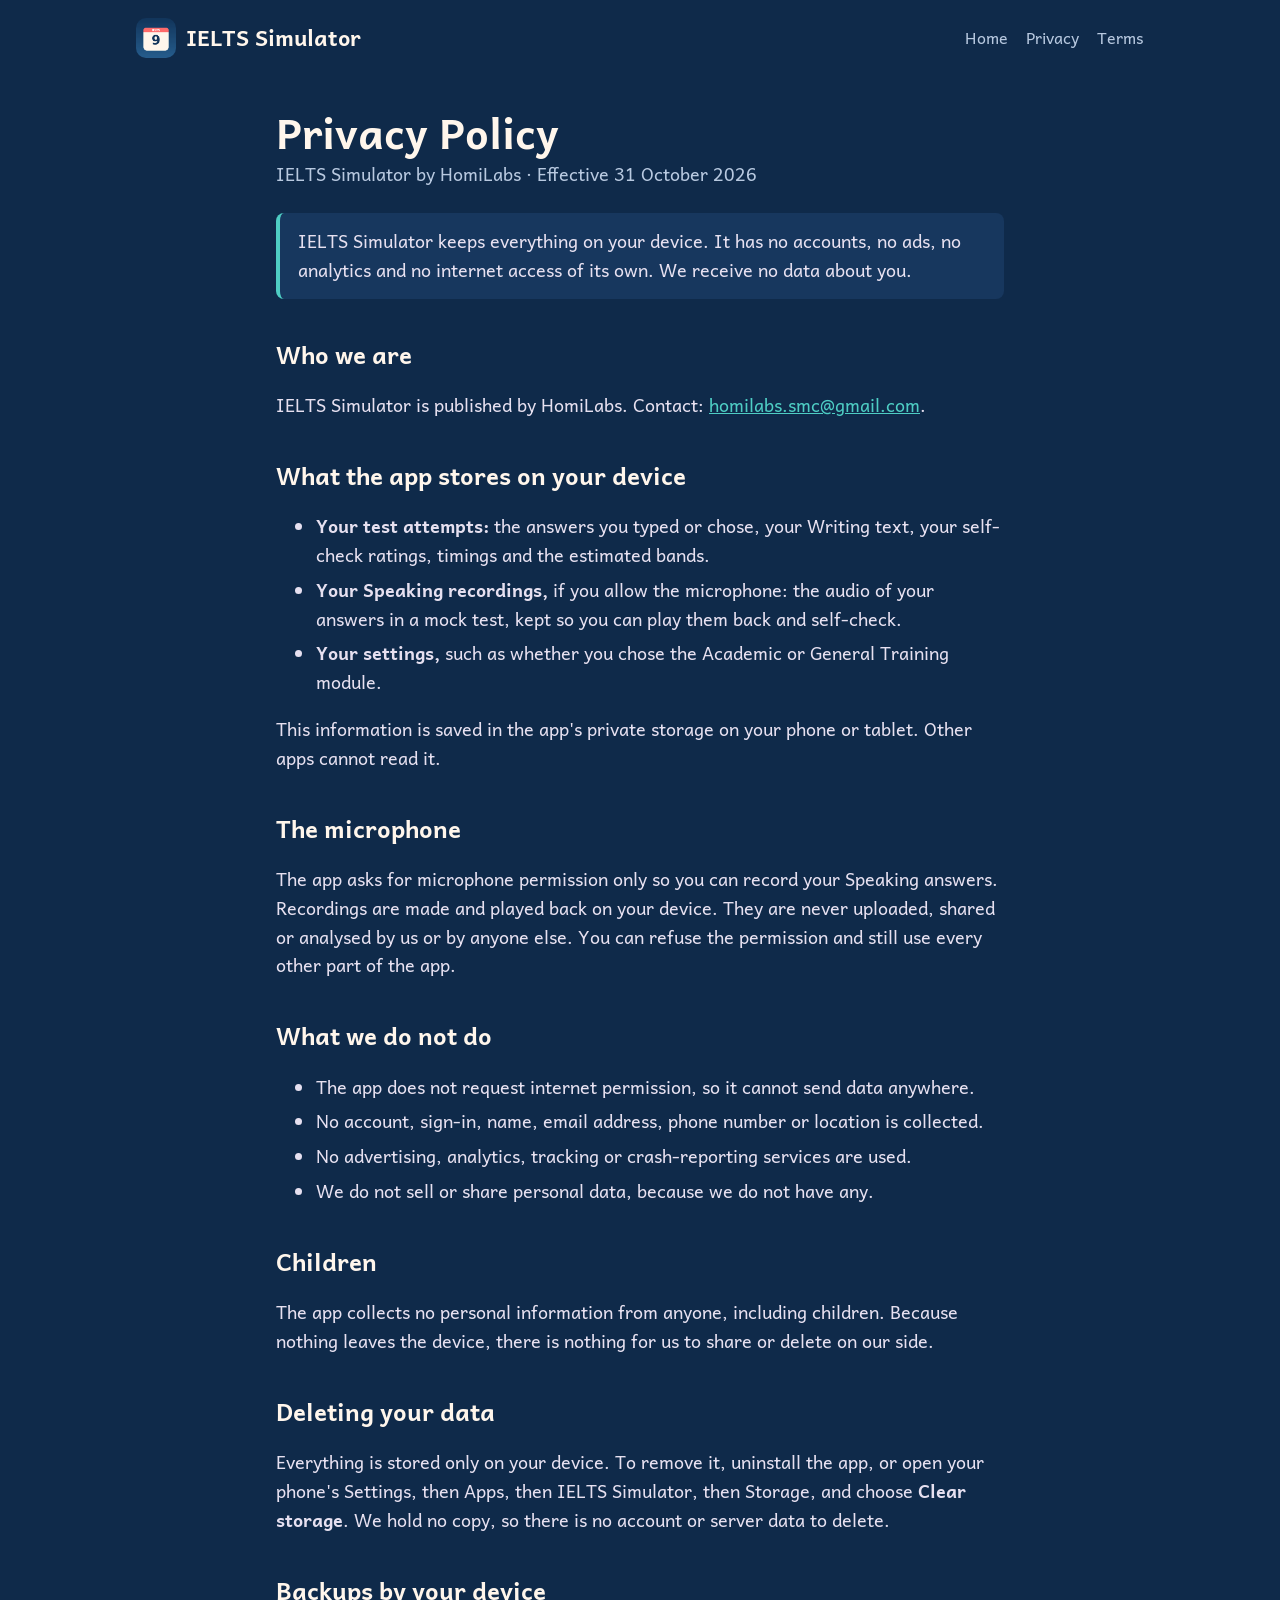
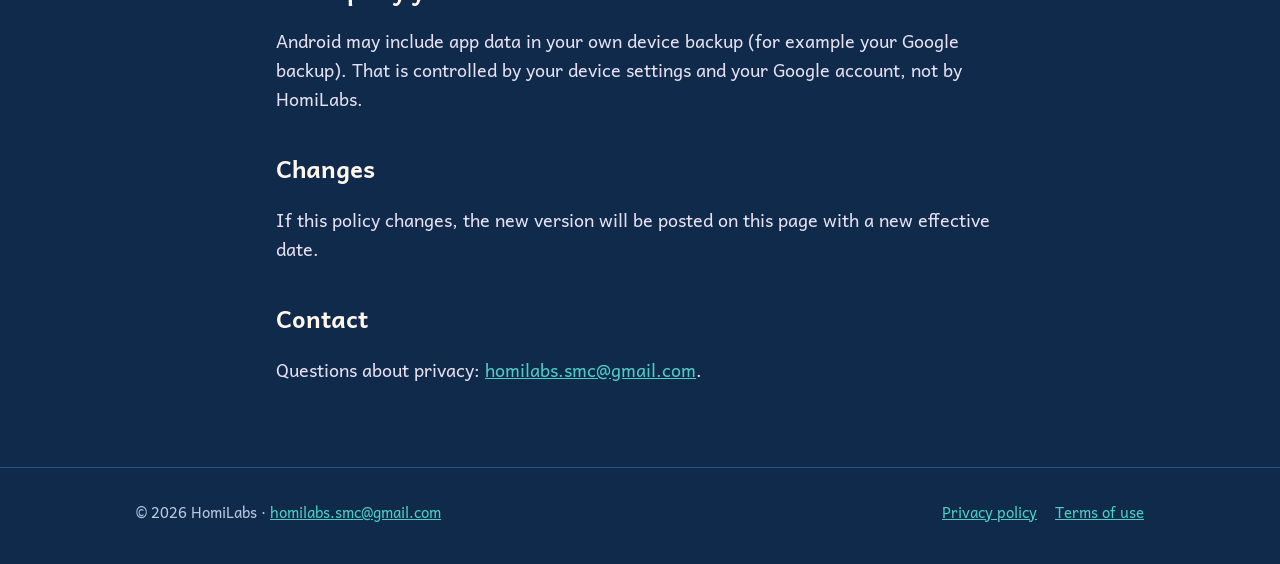
==== website/privacy.html @ fd1d5de0 "Add release signing, app icon, website and Play release kit Co-Authored-By: Claude Sonnet 5.5 <norep" ====
<!doctype html>
<html lang="en">
<head>
<meta charset="utf-8">
<meta name="viewport" content="width=device-width, initial-scale=1">
<title>IELTS Simulator – Privacy Policy</title>
<meta name="description" content="How IELTS Simulator handles data: everything stays on your device, nothing is uploaded.">
<meta name="theme-color" content="#0f2a4a">
<link rel="icon" href="img/favicon.png">
<link rel="stylesheet" href="style.css">
</head>
<body>

<header class="top">
  <div class="wrap">
    <a class="brand" href="index.html"><img src="img/icon.png" alt="">IELTS Simulator</a>
    <nav class="nav">
      <a href="index.html">Home</a>
      <a href="privacy.html">Privacy</a>
      <a href="terms.html">Terms</a>
    </nav>
  </div>
</header>

<main class="doc">
<h1>Privacy Policy</h1>
<p class="date">IELTS Simulator by HomiLabs · Effective 31 October 2026</p>

<p class="summary">IELTS Simulator keeps everything on your device. It has no accounts, no ads, no analytics and no
internet access of its own. We receive no data about you.</p>

<h2>Who we are</h2>
<p>IELTS Simulator is published by HomiLabs. Contact: <a href="mailto:homilabs.smc@gmail.com">homilabs.smc@gmail.com</a>.</p>

<h2>What the app stores on your device</h2>
<ul>
  <li><strong>Your test attempts:</strong> the answers you typed or chose, your Writing text, your self-check ratings, timings and the estimated bands.</li>
  <li><strong>Your Speaking recordings,</strong> if you allow the microphone: the audio of your answers in a mock test, kept so you can play them back and self-check.</li>
  <li><strong>Your settings,</strong> such as whether you chose the Academic or General Training module.</li>
</ul>
<p>This information is saved in the app's private storage on your phone or tablet. Other apps cannot read it.</p>

<h2>The microphone</h2>
<p>The app asks for microphone permission only so you can record your Speaking answers. Recordings are made and played
back on your device. They are never uploaded, shared or analysed by us or by anyone else. You can refuse the
permission and still use every other part of the app.</p>

<h2>What we do not do</h2>
<ul>
  <li>The app does not request internet permission, so it cannot send data anywhere.</li>
  <li>No account, sign-in, name, email address, phone number or location is collected.</li>
  <li>No advertising, analytics, tracking or crash-reporting services are used.</li>
  <li>We do not sell or share personal data, because we do not have any.</li>
</ul>

<h2>Children</h2>
<p>The app collects no personal information from anyone, including children. Because nothing leaves the device, there is
nothing for us to share or delete on our side.</p>

<h2>Deleting your data</h2>
<p>Everything is stored only on your device. To remove it, uninstall the app, or open your phone's Settings, then
Apps, then IELTS Simulator, then Storage, and choose <strong>Clear storage</strong>. We hold no copy, so there is no
account or server data to delete.</p>

<h2>Backups by your device</h2>
<p>Android may include app data in your own device backup (for example your Google backup). That is controlled by your
device settings and your Google account, not by HomiLabs.</p>

<h2>Changes</h2>
<p>If this policy changes, the new version will be posted on this page with a new effective date.</p>

<h2>Contact</h2>
<p>Questions about privacy: <a href="mailto:homilabs.smc@gmail.com">homilabs.smc@gmail.com</a>.</p>
</main>

<footer>
  <div class="wrap">
    <span>© 2026 HomiLabs · <a href="mailto:homilabs.smc@gmail.com">homilabs.smc@gmail.com</a></span>
    <nav>
      <a href="privacy.html">Privacy policy</a>
      <a href="terms.html">Terms of use</a>
    </nav>
  </div>
</footer>

</body>
</html>
---- website/style.css ----
@font-face { font-family: "Andika"; src: url("fonts/Andika-Regular.ttf") format("truetype"); font-weight: 400; font-display: swap; }
@font-face { font-family: "Andika"; src: url("fonts/Andika-Bold.ttf") format("truetype"); font-weight: 700; font-display: swap; }

:root {
  --canvas: #0f2a4a;
  --deep: #0a1d35;
  --card: #17375e;
  --line: #2d5486;
  --ink: #fff6ec;
  --muted: #b8c9e0;
  --coral: #ff6b6b;
  --teal: #4ecdc4;
  --sun: #ffd166;
  --lilac: #b8a1ff;
}

* { box-sizing: border-box; }
html { -webkit-text-size-adjust: 100%; }
body {
  margin: 0;
  background: var(--canvas);
  color: var(--ink);
  font: 18px/1.6 "Andika", system-ui, "Segoe UI", sans-serif;
}
a { color: var(--teal); }
img { max-width: 100%; display: block; }

.wrap { max-width: 1040px; margin: 0 auto; padding: 0 16px; }

/* Header */
.top { padding: 18px 0; }
.top .wrap { display: flex; align-items: center; justify-content: space-between; gap: 8px 16px; flex-wrap: wrap; }
.brand { display: flex; align-items: center; gap: 10px; color: var(--ink); text-decoration: none; font-weight: 700; font-size: 22px; }
.brand img { width: 40px; height: 40px; border-radius: 10px; }
.nav { display: flex; gap: 18px; flex-wrap: wrap; font-size: 16px; }
.nav a { color: var(--muted); text-decoration: none; }
.nav a:hover { color: var(--ink); }

/* Hero */
.hero { padding: 40px 0 56px; background: radial-gradient(ellipse at 70% 30%, #1d4a7e 0%, var(--canvas) 60%); }
.hero .wrap { display: grid; grid-template-columns: 1.3fr 0.7fr; gap: 40px; align-items: center; }
.hero h1 { font-size: clamp(38px, 6vw, 64px); line-height: 1.05; margin: 0 0 8px; }
.hero .sub { color: var(--teal); font-size: clamp(20px, 2.6vw, 26px); font-weight: 700; margin: 0 0 18px; }
.hero p { color: var(--muted); max-width: 34em; margin: 0 0 26px; }
.badge {
  display: inline-block; padding: 14px 26px; border-radius: 40px; background: var(--coral);
  color: var(--deep); font-weight: 700; text-decoration: none; box-shadow: 0 6px 24px rgba(255, 107, 107, 0.35);
}
.badge.soon { background: var(--card); color: var(--ink); border: 2px solid var(--line); box-shadow: none; }
.hero-art { display: flex; justify-content: center; }
.hero-art img { width: min(300px, 70vw); border-radius: 28px; border: 3px solid var(--line); box-shadow: 0 20px 60px rgba(0, 0, 0, 0.45); }

/* Sections */
section { padding: 56px 0; }
section.alt { background: var(--deep); }
h2 { font-size: clamp(28px, 4vw, 38px); margin: 0 0 8px; }
.lead { color: var(--muted); margin: 0 0 32px; max-width: 42em; }

.cards { display: grid; grid-template-columns: repeat(3, 1fr); gap: 18px; }
.card { background: var(--card); border: 2px solid var(--line); border-radius: 24px; padding: 22px; }
.card h3 { margin: 0 0 6px; font-size: 24px; }
.card p { margin: 0; color: var(--muted); font-size: 17px; }
.card.coral { border-color: var(--coral); } .card.coral h3 { color: var(--coral); }
.card.teal { border-color: var(--teal); } .card.teal h3 { color: var(--teal); }
.card.sun { border-color: var(--sun); } .card.sun h3 { color: var(--sun); }

.shots { display: flex; gap: 16px; overflow-x: auto; padding-bottom: 10px; scroll-snap-type: x mandatory; }
.shots img { width: 200px; flex: 0 0 auto; border-radius: 18px; border: 2px solid var(--line); scroll-snap-align: start; }

.list { display: grid; grid-template-columns: repeat(2, 1fr); gap: 12px 28px; padding: 0; margin: 0; list-style: none; }
.list li { padding-left: 30px; position: relative; color: var(--muted); }
.list li::before { content: "★"; position: absolute; left: 0; color: var(--sun); }
.list strong { color: var(--ink); }

.note { margin-top: 28px; padding: 14px 18px; border-left: 4px solid var(--lilac); background: var(--card); border-radius: 8px; color: var(--muted); font-size: 16px; }

/* Footer */
footer { padding: 32px 0 40px; border-top: 1px solid var(--line); color: var(--muted); font-size: 15px; }
footer .wrap { display: flex; flex-wrap: wrap; gap: 12px 24px; justify-content: space-between; }
footer nav { display: flex; gap: 18px; flex-wrap: wrap; }

/* Steps */
.steps { counter-reset: s; display: grid; grid-template-columns: repeat(4, 1fr); gap: 14px; padding: 0; list-style: none; margin: 0; }
.steps li { counter-increment: s; background: var(--card); border: 2px solid var(--line); border-radius: 20px; padding: 18px; color: var(--muted); font-size: 16px; }
.steps li::before { content: counter(s); display: block; font-size: 30px; font-weight: 700; color: var(--sun); }
.steps strong { color: var(--ink); display: block; }
@media (max-width: 760px) { .steps { grid-template-columns: 1fr 1fr; } }

/* Legal pages */
.doc { max-width: 760px; margin: 0 auto; padding: 24px 16px 64px; }
.doc h1 { font-size: clamp(30px, 5vw, 42px); line-height: 1.15; margin: 8px 0 4px; }
.doc .date { color: var(--muted); margin: 0 0 24px; }
.doc h2 { font-size: 24px; margin: 36px 0 8px; }
.doc p, .doc li { color: #e6e0f0; }
.doc li { margin: 6px 0; }
.summary { background: var(--card); border-left: 4px solid var(--teal); padding: 14px 18px; border-radius: 8px; }
.callout { background: var(--card); border: 2px solid var(--coral); padding: 18px 20px; border-radius: 16px; }
.callout h2 { margin-top: 0; color: var(--coral); }

@media (max-width: 760px) {
  .top .wrap { justify-content: center; }
  .nav { justify-content: center; }
  .hero { padding-top: 16px; text-align: center; }
  .hero p { margin-left: auto; margin-right: auto; }
  .hero .wrap { grid-template-columns: 1fr; gap: 28px; }
  .hero-art img { width: min(220px, 60vw); }
  .cards { grid-template-columns: 1fr; }
  .list { grid-template-columns: 1fr; }
  .nav { gap: 12px; }
}
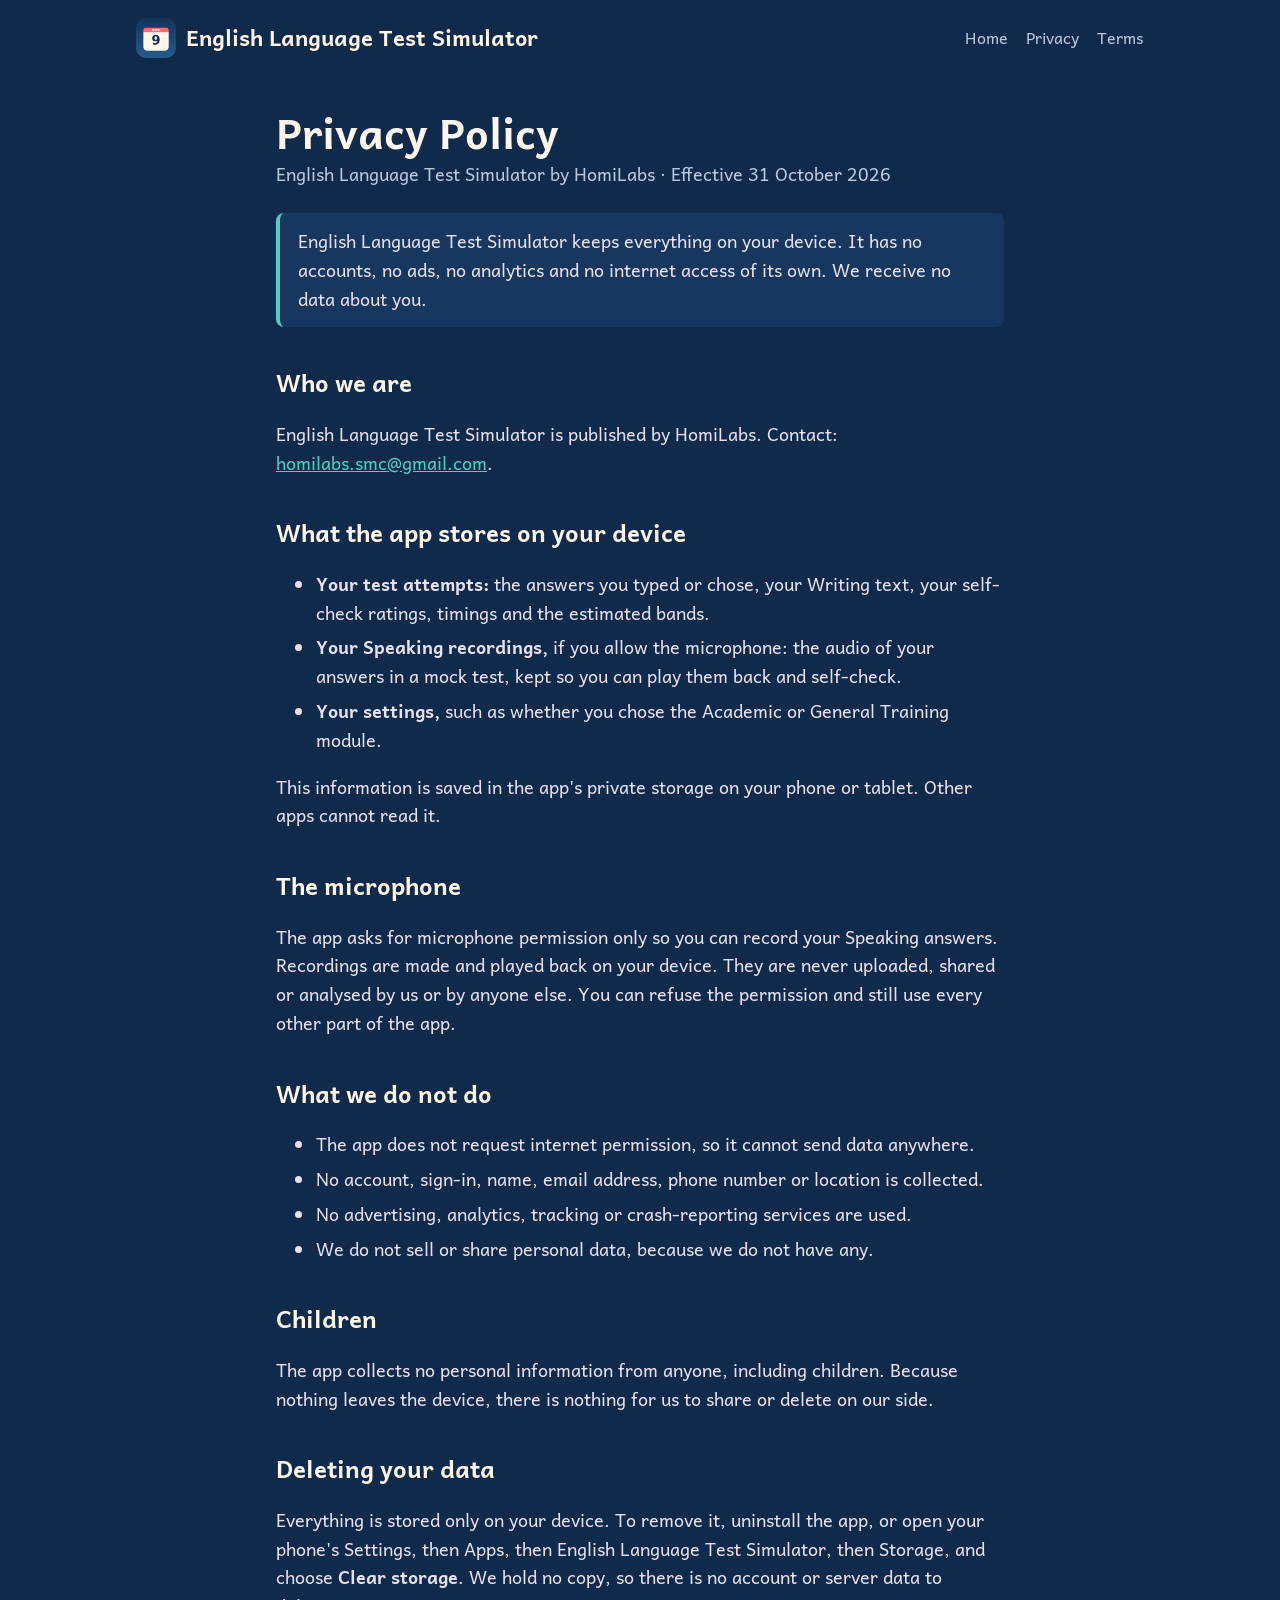
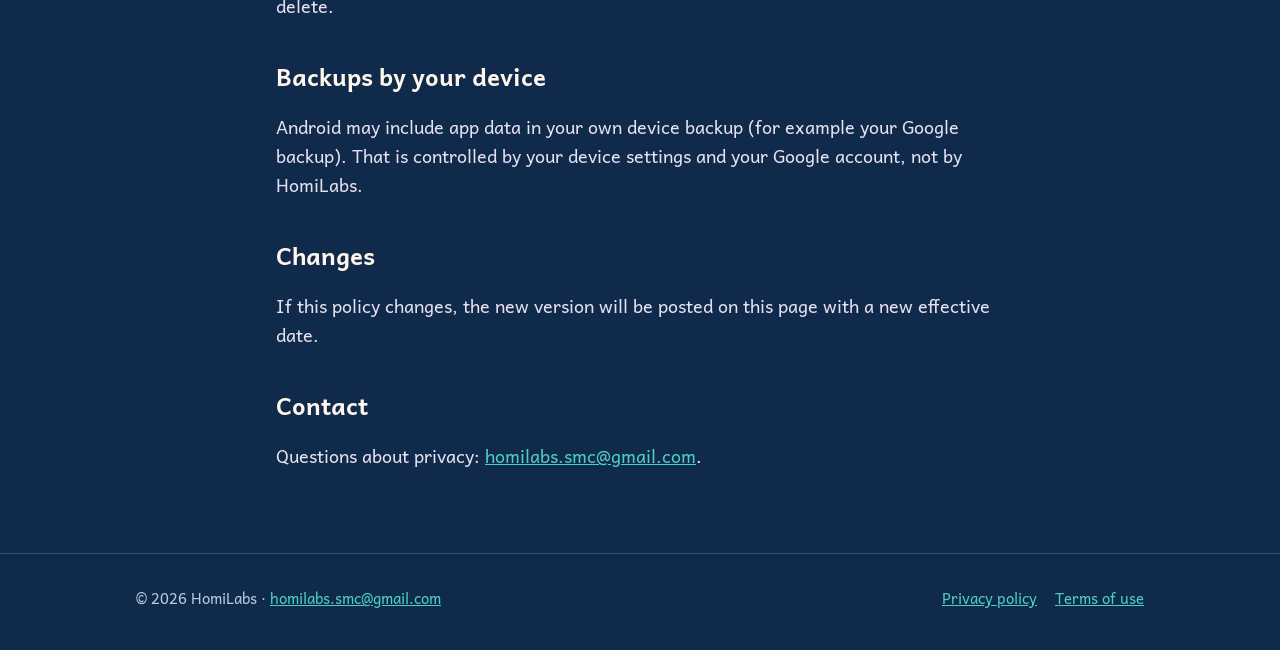
==== commit 4244346f: "Rename app to English Language Test Simulator; add IELTS to descriptions Co-Authored-By: Claude Sonn" ====
--- a/website/privacy.html
+++ b/website/privacy.html
@@ -3,8 +3,8 @@
 <head>
 <meta charset="utf-8">
 <meta name="viewport" content="width=device-width, initial-scale=1">
-<title>IELTS Simulator – Privacy Policy</title>
-<meta name="description" content="How IELTS Simulator handles data: everything stays on your device, nothing is uploaded.">
+<title>English Language Test Simulator – Privacy Policy</title>
+<meta name="description" content="How English Language Test Simulator handles data: everything stays on your device, nothing is uploaded.">
 <meta name="theme-color" content="#0f2a4a">
 <link rel="icon" href="img/favicon.png">
 <link rel="stylesheet" href="style.css">
@@ -13,7 +13,7 @@
 
 <header class="top">
   <div class="wrap">
-    <a class="brand" href="index.html"><img src="img/icon.png" alt="">IELTS Simulator</a>
+    <a class="brand" href="index.html"><img src="img/icon.png" alt="">English Language Test Simulator</a>
     <nav class="nav">
       <a href="index.html">Home</a>
       <a href="privacy.html">Privacy</a>
@@ -24,13 +24,13 @@
 
 <main class="doc">
 <h1>Privacy Policy</h1>
-<p class="date">IELTS Simulator by HomiLabs · Effective 31 October 2026</p>
+<p class="date">English Language Test Simulator by HomiLabs · Effective 31 October 2026</p>
 
-<p class="summary">IELTS Simulator keeps everything on your device. It has no accounts, no ads, no analytics and no
+<p class="summary">English Language Test Simulator keeps everything on your device. It has no accounts, no ads, no analytics and no
 internet access of its own. We receive no data about you.</p>
 
 <h2>Who we are</h2>
-<p>IELTS Simulator is published by HomiLabs. Contact: <a href="mailto:homilabs.smc@gmail.com">homilabs.smc@gmail.com</a>.</p>
+<p>English Language Test Simulator is published by HomiLabs. Contact: <a href="mailto:homilabs.smc@gmail.com">homilabs.smc@gmail.com</a>.</p>
 
 <h2>What the app stores on your device</h2>
 <ul>
@@ -59,7 +59,7 @@
 
 <h2>Deleting your data</h2>
 <p>Everything is stored only on your device. To remove it, uninstall the app, or open your phone's Settings, then
-Apps, then IELTS Simulator, then Storage, and choose <strong>Clear storage</strong>. We hold no copy, so there is no
+Apps, then English Language Test Simulator, then Storage, and choose <strong>Clear storage</strong>. We hold no copy, so there is no
 account or server data to delete.</p>
 
 <h2>Backups by your device</h2>
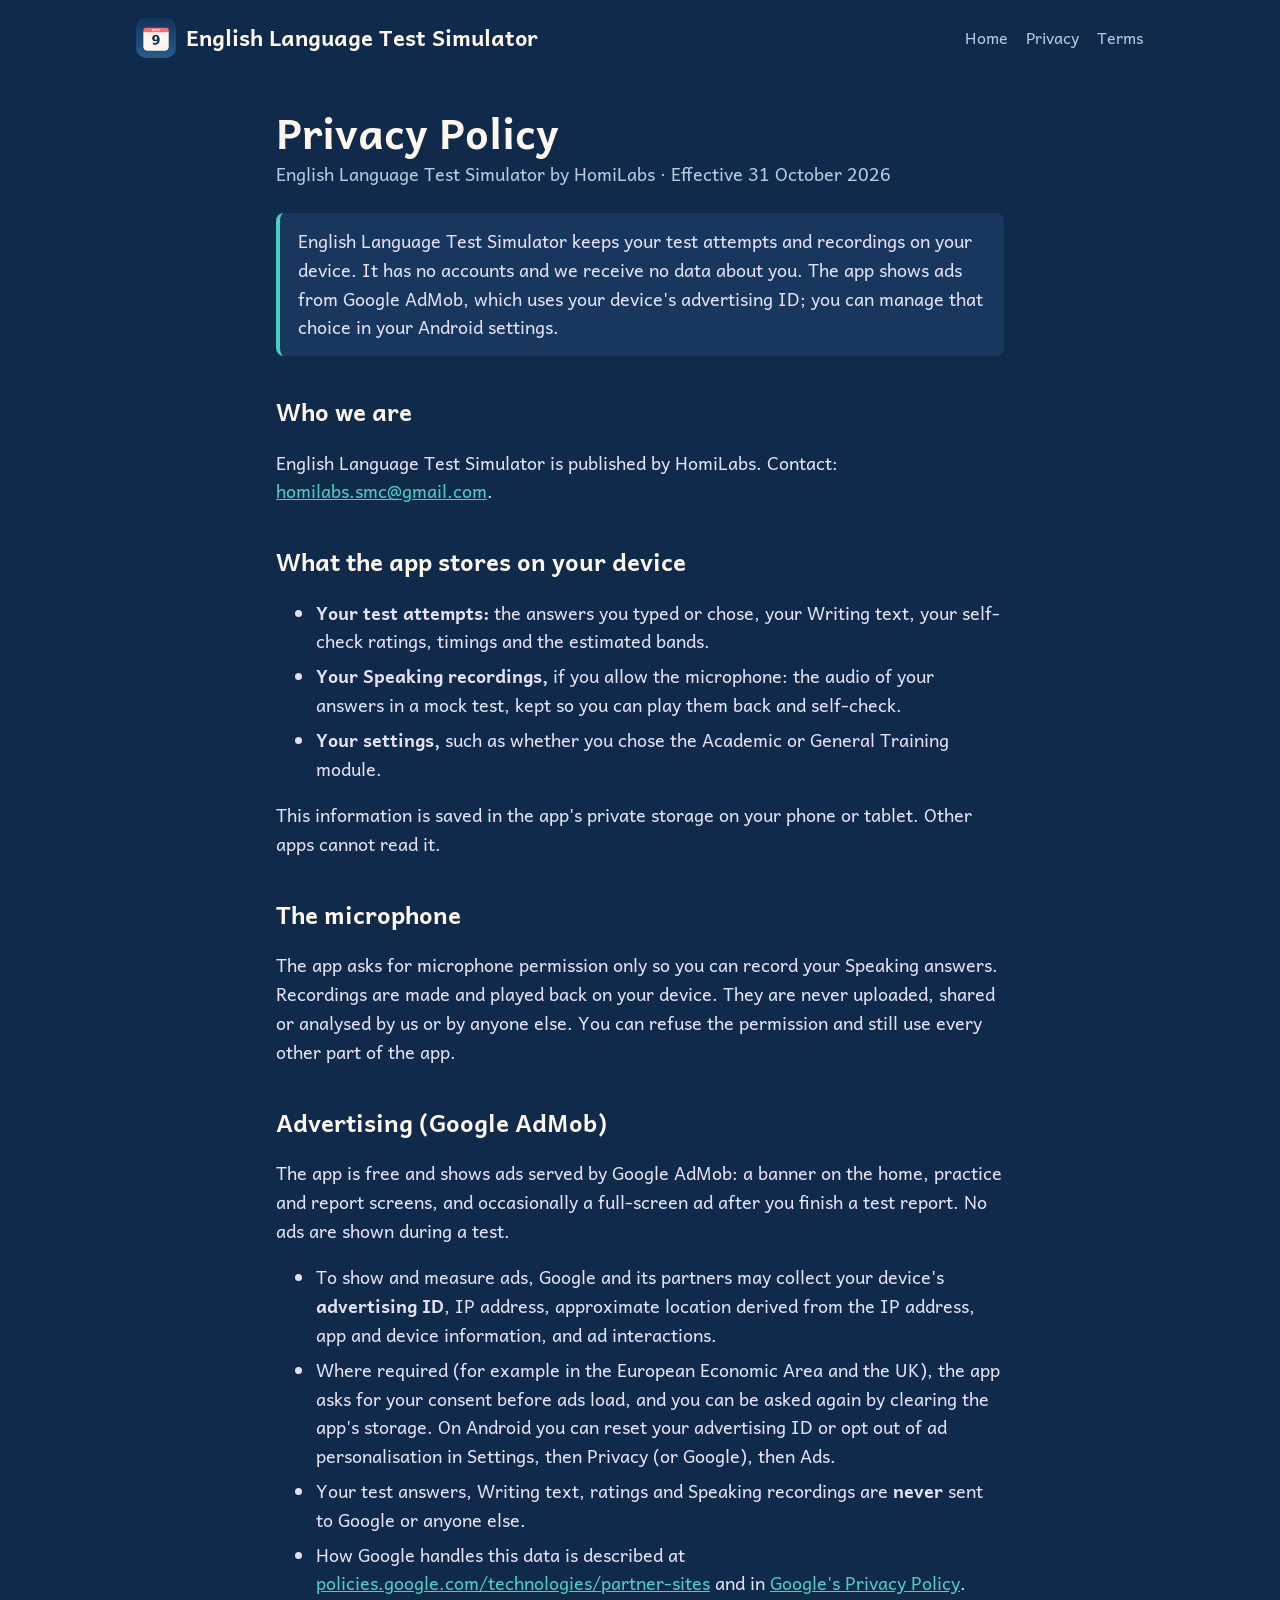
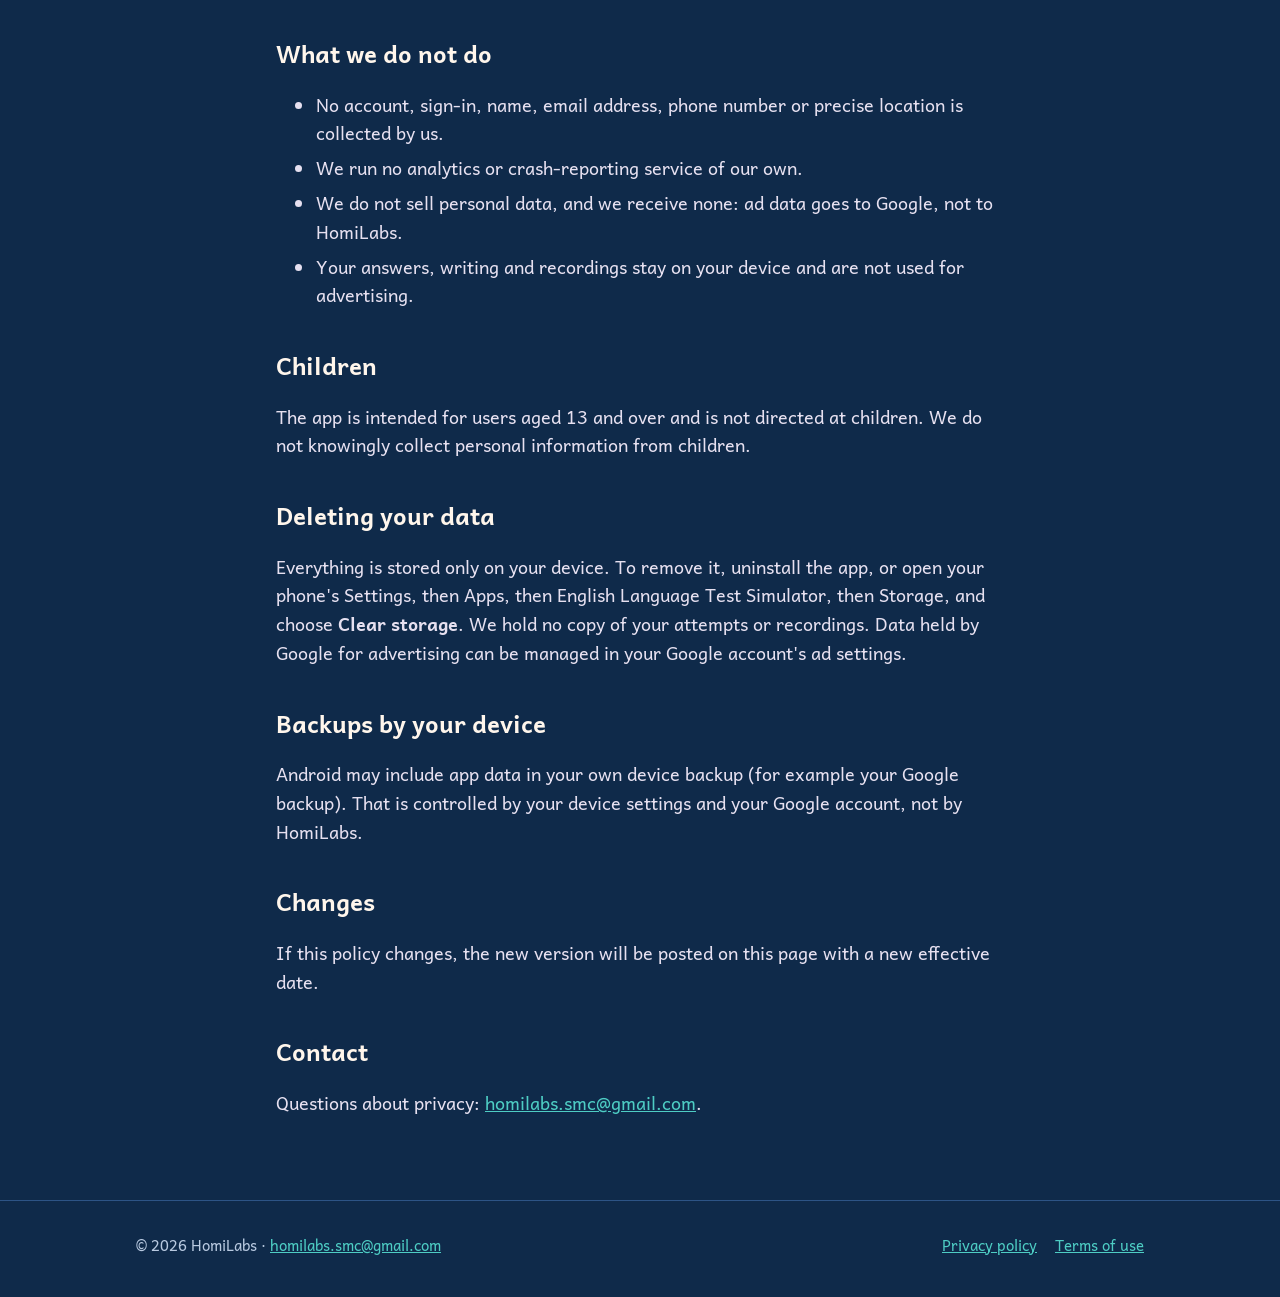
==== commit ff15a4c6: "Add Google AdMob banners, results interstitial and UMP consent Banner on Home, Practice and Results;" ====
--- a/website/privacy.html
+++ b/website/privacy.html
@@ -4,7 +4,7 @@
 <meta charset="utf-8">
 <meta name="viewport" content="width=device-width, initial-scale=1">
 <title>English Language Test Simulator – Privacy Policy</title>
-<meta name="description" content="How English Language Test Simulator handles data: everything stays on your device, nothing is uploaded.">
+<meta name="description" content="How English Language Test Simulator handles data: your attempts and recordings stay on your device; ads come from Google AdMob.">
 <meta name="theme-color" content="#0f2a4a">
 <link rel="icon" href="img/favicon.png">
 <link rel="stylesheet" href="style.css">
@@ -26,8 +26,9 @@
 <h1>Privacy Policy</h1>
 <p class="date">English Language Test Simulator by HomiLabs · Effective 31 October 2026</p>
 
-<p class="summary">English Language Test Simulator keeps everything on your device. It has no accounts, no ads, no analytics and no
-internet access of its own. We receive no data about you.</p>
+<p class="summary">English Language Test Simulator keeps your test attempts and recordings on your device. It has no accounts and
+we receive no data about you. The app shows ads from Google AdMob, which uses your device's advertising ID; you can
+manage that choice in your Android settings.</p>
 
 <h2>Who we are</h2>
 <p>English Language Test Simulator is published by HomiLabs. Contact: <a href="mailto:homilabs.smc@gmail.com">homilabs.smc@gmail.com</a>.</p>
@@ -45,22 +46,32 @@
 back on your device. They are never uploaded, shared or analysed by us or by anyone else. You can refuse the
 permission and still use every other part of the app.</p>
 
+<h2>Advertising (Google AdMob)</h2>
+<p>The app is free and shows ads served by Google AdMob: a banner on the home, practice and report screens, and
+occasionally a full-screen ad after you finish a test report. No ads are shown during a test.</p>
+<ul>
+  <li>To show and measure ads, Google and its partners may collect your device's <strong>advertising ID</strong>, IP address, approximate location derived from the IP address, app and device information, and ad interactions.</li>
+  <li>Where required (for example in the European Economic Area and the UK), the app asks for your consent before ads load, and you can be asked again by clearing the app's storage. On Android you can reset your advertising ID or opt out of ad personalisation in Settings, then Privacy (or Google), then Ads.</li>
+  <li>Your test answers, Writing text, ratings and Speaking recordings are <strong>never</strong> sent to Google or anyone else.</li>
+  <li>How Google handles this data is described at <a href="https://policies.google.com/technologies/partner-sites">policies.google.com/technologies/partner-sites</a> and in <a href="https://policies.google.com/privacy">Google's Privacy Policy</a>.</li>
+</ul>
+
 <h2>What we do not do</h2>
 <ul>
-  <li>The app does not request internet permission, so it cannot send data anywhere.</li>
-  <li>No account, sign-in, name, email address, phone number or location is collected.</li>
-  <li>No advertising, analytics, tracking or crash-reporting services are used.</li>
-  <li>We do not sell or share personal data, because we do not have any.</li>
+  <li>No account, sign-in, name, email address, phone number or precise location is collected by us.</li>
+  <li>We run no analytics or crash-reporting service of our own.</li>
+  <li>We do not sell personal data, and we receive none: ad data goes to Google, not to HomiLabs.</li>
+  <li>Your answers, writing and recordings stay on your device and are not used for advertising.</li>
 </ul>
 
 <h2>Children</h2>
-<p>The app collects no personal information from anyone, including children. Because nothing leaves the device, there is
-nothing for us to share or delete on our side.</p>
+<p>The app is intended for users aged 13 and over and is not directed at children. We do not knowingly collect personal
+information from children.</p>
 
 <h2>Deleting your data</h2>
 <p>Everything is stored only on your device. To remove it, uninstall the app, or open your phone's Settings, then
-Apps, then English Language Test Simulator, then Storage, and choose <strong>Clear storage</strong>. We hold no copy, so there is no
-account or server data to delete.</p>
+Apps, then English Language Test Simulator, then Storage, and choose <strong>Clear storage</strong>. We hold no copy of your attempts or recordings. Data held by Google for advertising can be managed in your Google
+account's ad settings.</p>
 
 <h2>Backups by your device</h2>
 <p>Android may include app data in your own device backup (for example your Google backup). That is controlled by your
